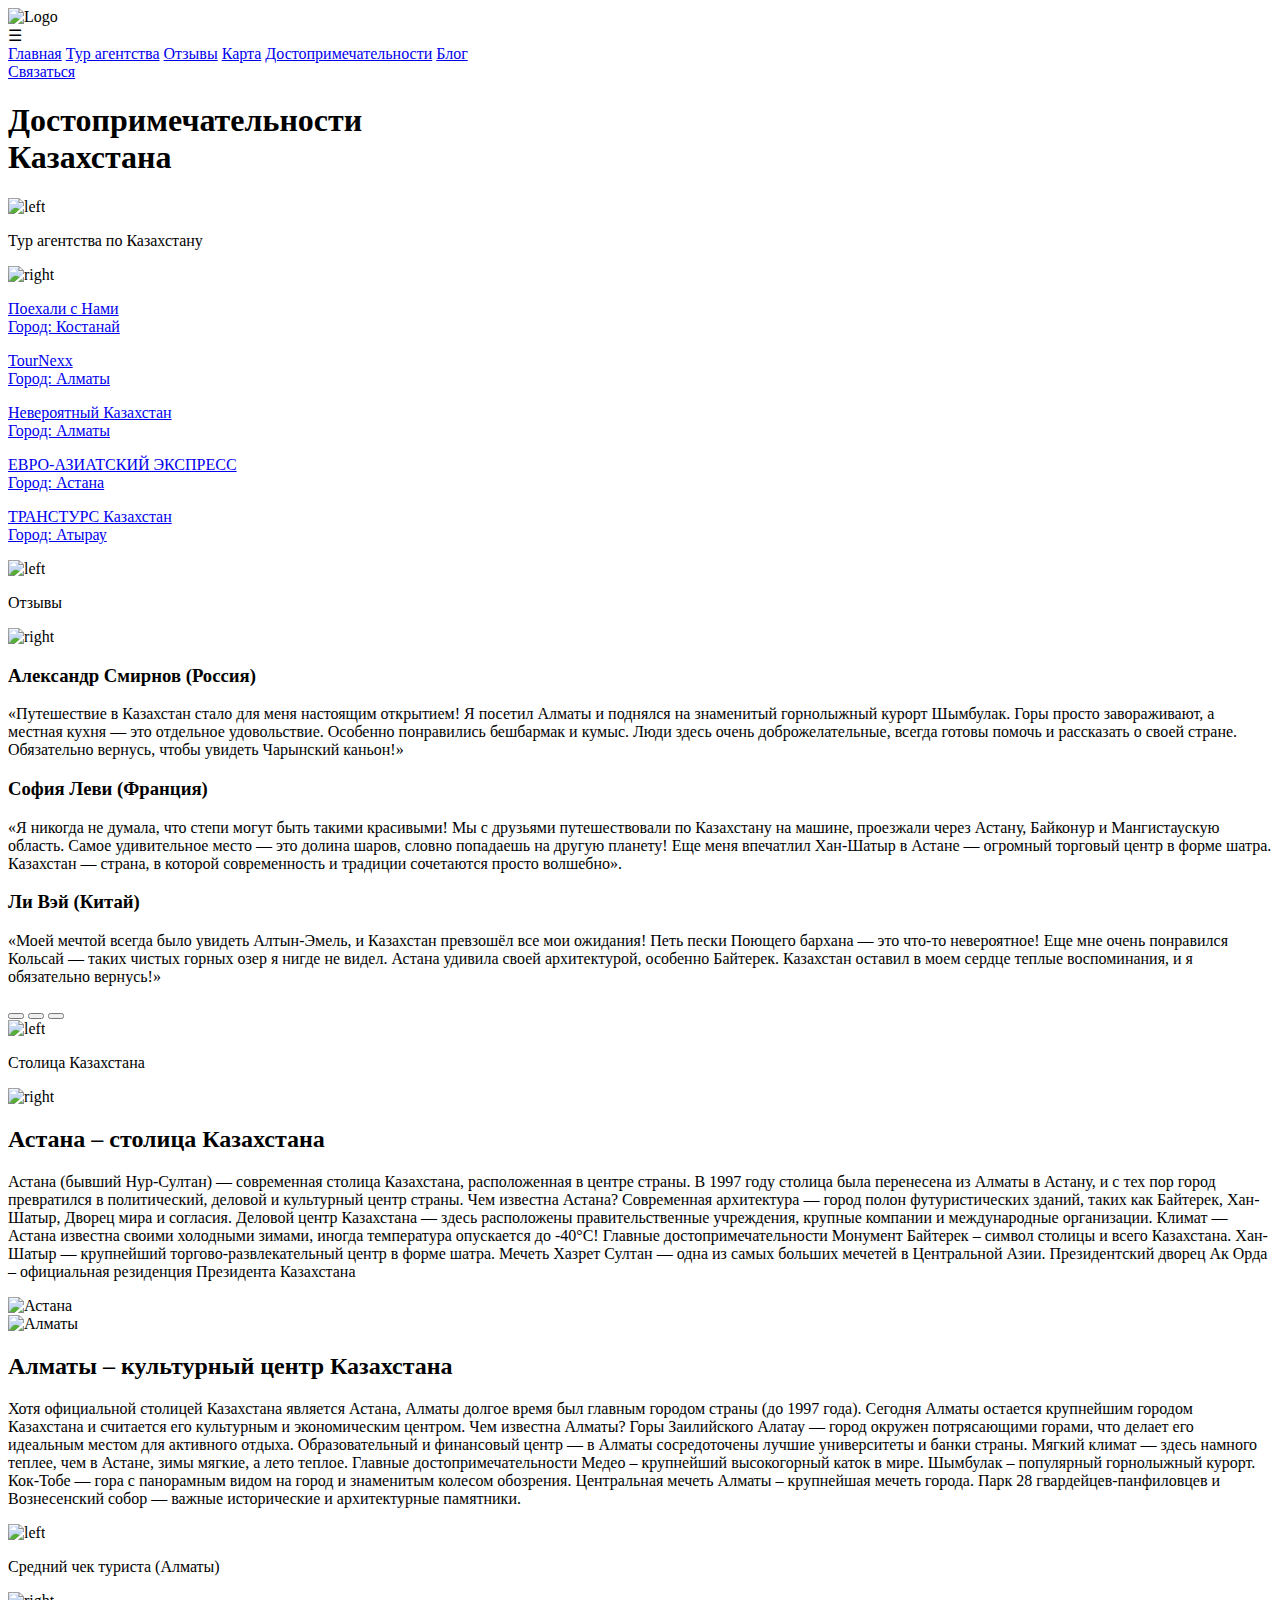
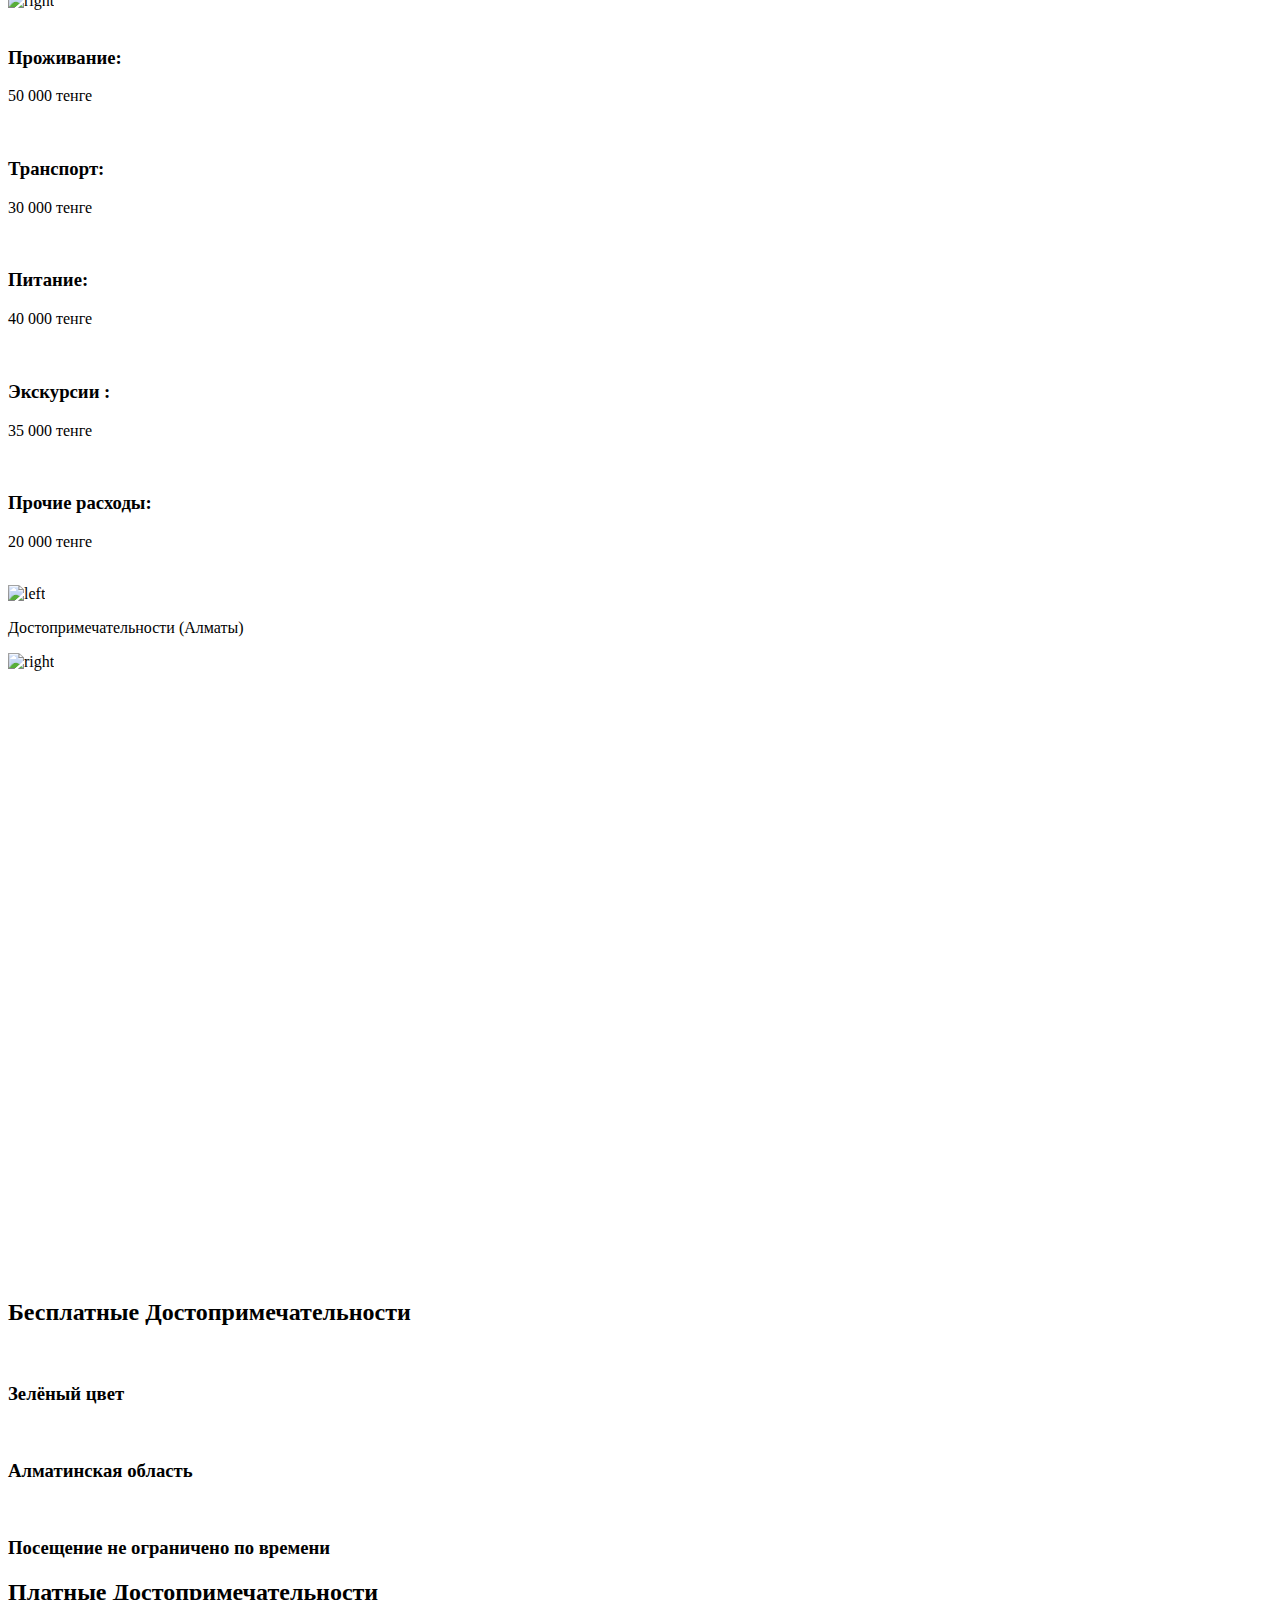
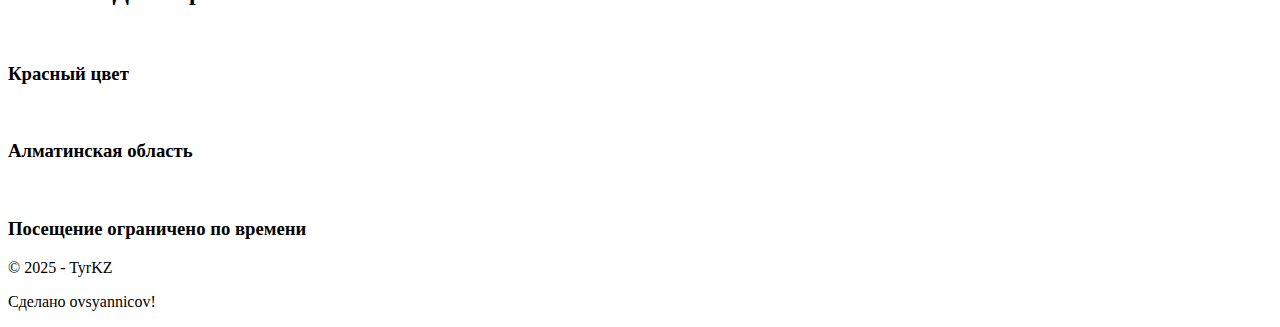
==== index.html @ 83dcfec8 "Add files via upload" ====
<!DOCTYPE html>
<html lang="en">
<head>
    <meta charset="UTF-8">
    <link rel="stylesheet" href="assets/style/style.css">
    <link rel="stylesheet" href="assets/fonts/fonts.css">
    <link rel="stylesheet" href="assets/fonts/fonts.min.css">
    <link rel="preconnect" href="https://fonts.googleapis.com">
    <link rel="preconnect" href="https://fonts.gstatic.com" crossorigin>
    <link href="https://fonts.googleapis.com/css2?family=El+Messiri:wght@400..700&display=swap" 
    rel="stylesheet">
    
    <meta name="viewport" content="width=device-width, initial-scale=1.0">

    <title>Тур</title>
</head>
<body>
    


<!-- Шапка лого меню -->
    <header>

        <div class="container">

            <div class="header-inner">
                
                <img src="assets/images/Logo.png" alt="Logo">
<!-- бургер -->
                <div class="burger">☰</div>
<!--  -->

                <nav>
                    <a href="index.html">Главная</a> 
                    <a href="#turagent">Тур агентства</a>
                    <a href="#otziv">Отзывы</a>
                    <a href="#map">Карта</a>
                    <a href="news.html">Достопримечательности</a>
                    
                    <a href="blog.html">Блог</a>
                </nav>

                <a class="button-header" href="
                https://www.instagram.com/the_born_self?igsh=aDd2eTd1c242Zzcx
                ">Связаться</a>

            </div>

        </div>

    </header>

<!-- инфо страницы  -->
    <main>

        <div class="container">

            <div class="main-inner">

                <div class="main-inner-first">

                    
                    
                </div>

                <h1>Достопримечательности   <br>Казахстана </h1>

            </div>

        </div>

    </main>

    <section class="seans" id="turagent">
        <div class="seans-title">
            <img src="assets/images/Rectangle 6.png" alt="left">
            <p>Тур агентства по Казахстану</p>
            <img src="assets/images/Rectangle 7.png" alt="right">
        </div>

        <!-- Блоу карточек -->
        <div class="seans-inner" >

            <div class="seans-left">

                <div class="seans-item left">

                    <div class="card1-1">
                    <a href="https://www.poehalisnami.kz/office/kostanajj">
                    <p>Поехали с Нами <br>
                        Город: Костанай
                    </p></a>
                </div>


                </div>

            </div>

            <div class="seans-right">
                <!--  -->
                <div>
                    <div class="seans-item1">
                       <a href="https://tournexx.kz/?utm_source=chatgpt.com"> <p>TourNexx <br>
                            Город: Алматы</p></a>
                    </div>
                    <div class="seans-item2">

                    <a href="https://tournexx.kz/?utm_source=chatgpt.com">
                        <p>Невероятный Казахстан <br>
                            Город: Алматы</p></a>



                    </div>
                </div>
                <!--  -->
                <div>
                    <div class="seans-item3">

                    <a href="https://egov.kz/cms/ru/articles/guarantee_system_participants">
                        <p>ЕВРО-АЗИАТСКИЙ ЭКСПРЕСС <br> Город: Астана</p></a>


                    </div>
                    <div class="seans-item4">

                <a href="https://egov.kz/cms/ru/articles/guarantee_system_participants">
                        <p>ТРАНСТУРС Казахстан <br>
                            Город: Атырау</p></a>


                    </div>

                </div>
                <!--  -->
            </div>


        </div>


</section>
<!--Отзыва -->

    <section class="comments" id="otziv">
    <div class="seans-title">
        <img src="assets/images/Rectangle 6.png" alt="left">
        <p>Отзывы</p>
        <img src="assets/images/Rectangle 7.png" alt="right">
    </div>

<div class="comments-liner">
    
    
    <div class="comments-item">
        <h3>Александр Смирнов (Россия)</h3>
        <p>«Путешествие в Казахстан стало для меня настоящим открытием! Я посетил Алматы и поднялся на знаменитый горнолыжный курорт Шымбулак. Горы просто завораживают, а местная кухня — это отдельное удовольствие. Особенно понравились бешбармак и кумыс. Люди здесь очень доброжелательные, всегда готовы помочь и рассказать о своей стране. Обязательно вернусь, чтобы увидеть Чарынский каньон!»</p>
    </div>

    <div class="comments-item">
        <h3>София Леви (Франция)</h3>
        <p>«Я никогда не думала, что степи могут быть такими красивыми! Мы с друзьями путешествовали по Казахстану на машине, проезжали через Астану, Байконур и Мангистаускую область. Самое удивительное место — это долина шаров, словно попадаешь на другую планету! Еще меня впечатлил Хан-Шатыр в Астане — огромный торговый центр в форме шатра. Казахстан — страна, в которой современность и традиции сочетаются просто волшебно».</p>
    </div>


    <div class="comments-item">
        <h3>Ли Вэй (Китай)</h3>
        <p>«Моей мечтой всегда было увидеть Алтын-Эмель, и Казахстан превзошёл все мои ожидания! Петь пески Поющего бархана — это что-то невероятное! Еще мне очень понравился Кольсай — таких чистых горных озер я нигде не видел. Астана удивила своей архитектурой, особенно Байтерек. Казахстан оставил в моем сердце теплые воспоминания, и я обязательно вернусь!»

        </p>
    </div>

   
</div>
<div class="comments-inner-bar">
    <button class="indicator active"></button>
    <button class="indicator"></button>
    <button class="indicator"></button>
</div>






    
</section>

<section class="about">
    <div class="container">
      <div class="seans-title">
        <img src="assets/images/Rectangle 6.png" alt="left">
        <p>Столица Казахстана</p>
        <img src="assets/images/Rectangle 7.png" alt="right">
      </div>
  
      <div class="abaut-block">
        <div class="block">
          <div class="text">
            <h2>Астана – столица Казахстана</h2>
            <p>Астана (бывший Нур-Султан) — современная столица Казахстана, расположенная в центре страны. В 1997 году столица была перенесена из Алматы в Астану, и с тех пор город превратился в политический, деловой и культурный центр страны.

                Чем известна Астана?
                Современная архитектура — город полон футуристических зданий, таких как Байтерек, Хан-Шатыр, Дворец мира и согласия.
                
                Деловой центр Казахстана — здесь расположены правительственные учреждения, крупные компании и международные организации.
                
                Климат — Астана известна своими холодными зимами, иногда температура опускается до -40°C!
                
                Главные достопримечательности
                Монумент Байтерек – символ столицы и всего Казахстана.
                
                Хан-Шатыр — крупнейший торгово-развлекательный центр в форме шатра.
                
                Мечеть Хазрет Султан — одна из самых больших мечетей в Центральной Азии.
                
                Президентский дворец Ак Орда – официальная резиденция Президента Казахстана</p>
          </div>
          <img src="assets/images/астана222.jpeg" alt="Астана">
        </div>
  
        <div class="block">
          <img src="assets/images/Almata.jpg" alt="Алматы">
          <div class="text">
            <h2>Алматы – культурный центр Казахстана</h2>
            <p>Хотя официальной столицей Казахстана является Астана, Алматы долгое время был главным городом страны (до 1997 года). Сегодня Алматы остается крупнейшим городом Казахстана и считается его культурным и экономическим центром.

                Чем известна Алматы?
                Горы Заилийского Алатау — город окружен потрясающими горами, что делает его идеальным местом для активного отдыха.
                
                Образовательный и финансовый центр — в Алматы сосредоточены лучшие университеты и банки страны.
                
                Мягкий климат — здесь намного теплее, чем в Астане, зимы мягкие, а лето теплое.
                
                Главные достопримечательности
                Медео – крупнейший высокогорный каток в мире.
                
                Шымбулак – популярный горнолыжный курорт.
                
                Кок-Тобе — гора с панорамным видом на город и знаменитым колесом обозрения.
                
                Центральная мечеть Алматы – крупнейшая мечеть города.
                
                Парк 28 гвардейцев-панфиловцев и Вознесенский собор — важные исторические и архитектурные памятники.
                </p>
          </div>
        </div>
      </div>
    </div>
  </section>
  

<section class="price">
<div class="container">
    <div class="seans-title">
        <img src="assets/images/Rectangle 6.png" alt="left">
        <p>Средний чек туриста (Алматы) </p>
        <img src="assets/images/Rectangle 7.png" alt="right">
    </div>


    
    <div class="price-content">
        <div class="price-content-items">
<!-- 1 -->
            <div class="price-content-item">
                    <div>
                        <img src="assets/images/Rectangle 6.png" alt="">
                        <h3>Проживание: </h3>
                    </div>
                    <p>50 000 тенге</p>
            </div>
<!-- 2 -->
            <div class="price-content-item">
                <div>
                    <img src="assets/images/Rectangle 6.png" alt="">
                    <h3>Транспорт: </h3>
                </div>
                <p>30 000 тенге</p>
        </div>
<!-- 3 -->
        <div class="price-content-item">
            <div>
                <img src="assets/images/Rectangle 6.png" alt="">
                <h3>Питание:  </h3>
            </div>
            <p>40 000 тенге</p>
    </div>
<!-- 4 -->
            <div class="price-content-item">
                <div>
                    <img src="assets/images/Rectangle 6.png" alt="">
                    <h3>Экскурсии :  </h3>
                </div>
                <p>35 000 тенге</p>
        </div>
<!-- 5 -->
        <div class="price-content-item">
            <div>
                <img src="assets/images/Rectangle 6.png" alt="">
                <h3>Прочие расходы: </h3>
            </div>
            <p> 20 000 тенге</p>
        </div>

        

    </div>

    




        <div class="price-content-image">
            <img src="assets/images/туристы.jpg" alt="">
            
        </div>

        </div>


</div>
</section>

<footer id="map">
    <div class="seans-title">
        <img src="assets/images/Rectangle 6.png" alt="left">
        <p>Достопримечательности (Алматы)</p>
        <img src="assets/images/Rectangle 7.png" alt="right">
    </div>

    <div class="container">
        <div class="footer-content">
            <div class="footer-map">
                <iframe src="https://yandex.ru/map-widget/v1/?um=constructor%3Aeeaf63cbb247886f6ebb05176d040ee8e50456ee54668d7ecbf93ba09b9a67e4&amp;source=constructor" width="856" height="604" frameborder="0"></iframe>
            </div>

            <div class="footer-blocks">
                <!-- Блок бесплатных достопримечательностей -->
                <div class="footer-block">
                    <h2>Бесплатные Достопримечательности</h2>
                    <div>
                        <img src="assets/images/metka.png" alt="">
                        <h3>Зелёный цвет</h3>
                    </div>
                    <div>
                        <img src="assets/images/met2.png" alt="">
                        <h3>Алматинская область</h3>
                    </div>
                    <div>
                        <img src="assets/images/met3.png" alt="">
                        <h3>Посещение не ограничено по времени</h3>
                    </div>
                </div>

                <!-- Блок платных достопримечательностей -->
                <div class="footer-block">
                    <h2>Платные Достопримечательности</h2>
                    <div>
                        <img src="assets/images/metka.png" alt="">
                        <h3>Красный цвет</h3>
                    </div>
                    <div>
                        <img src="assets/images/met2.png" alt="">
                        <h3>Алматинская область</h3>
                    </div>
                    <div>
                        <img src="assets/images/met3.png" alt="">
                        <h3>Посещение ограничено по времени</h3>
                    </div>
                </div>
            </div>
        </div>

        <div class="footer-buttom">
            <p>© 2025 - TyrKZ</p>
            <p>Сделано ovsyannicov!</p>
        </div>
    </div>
</footer>


<script src="assets/script.js"></script>
</body>
</html>
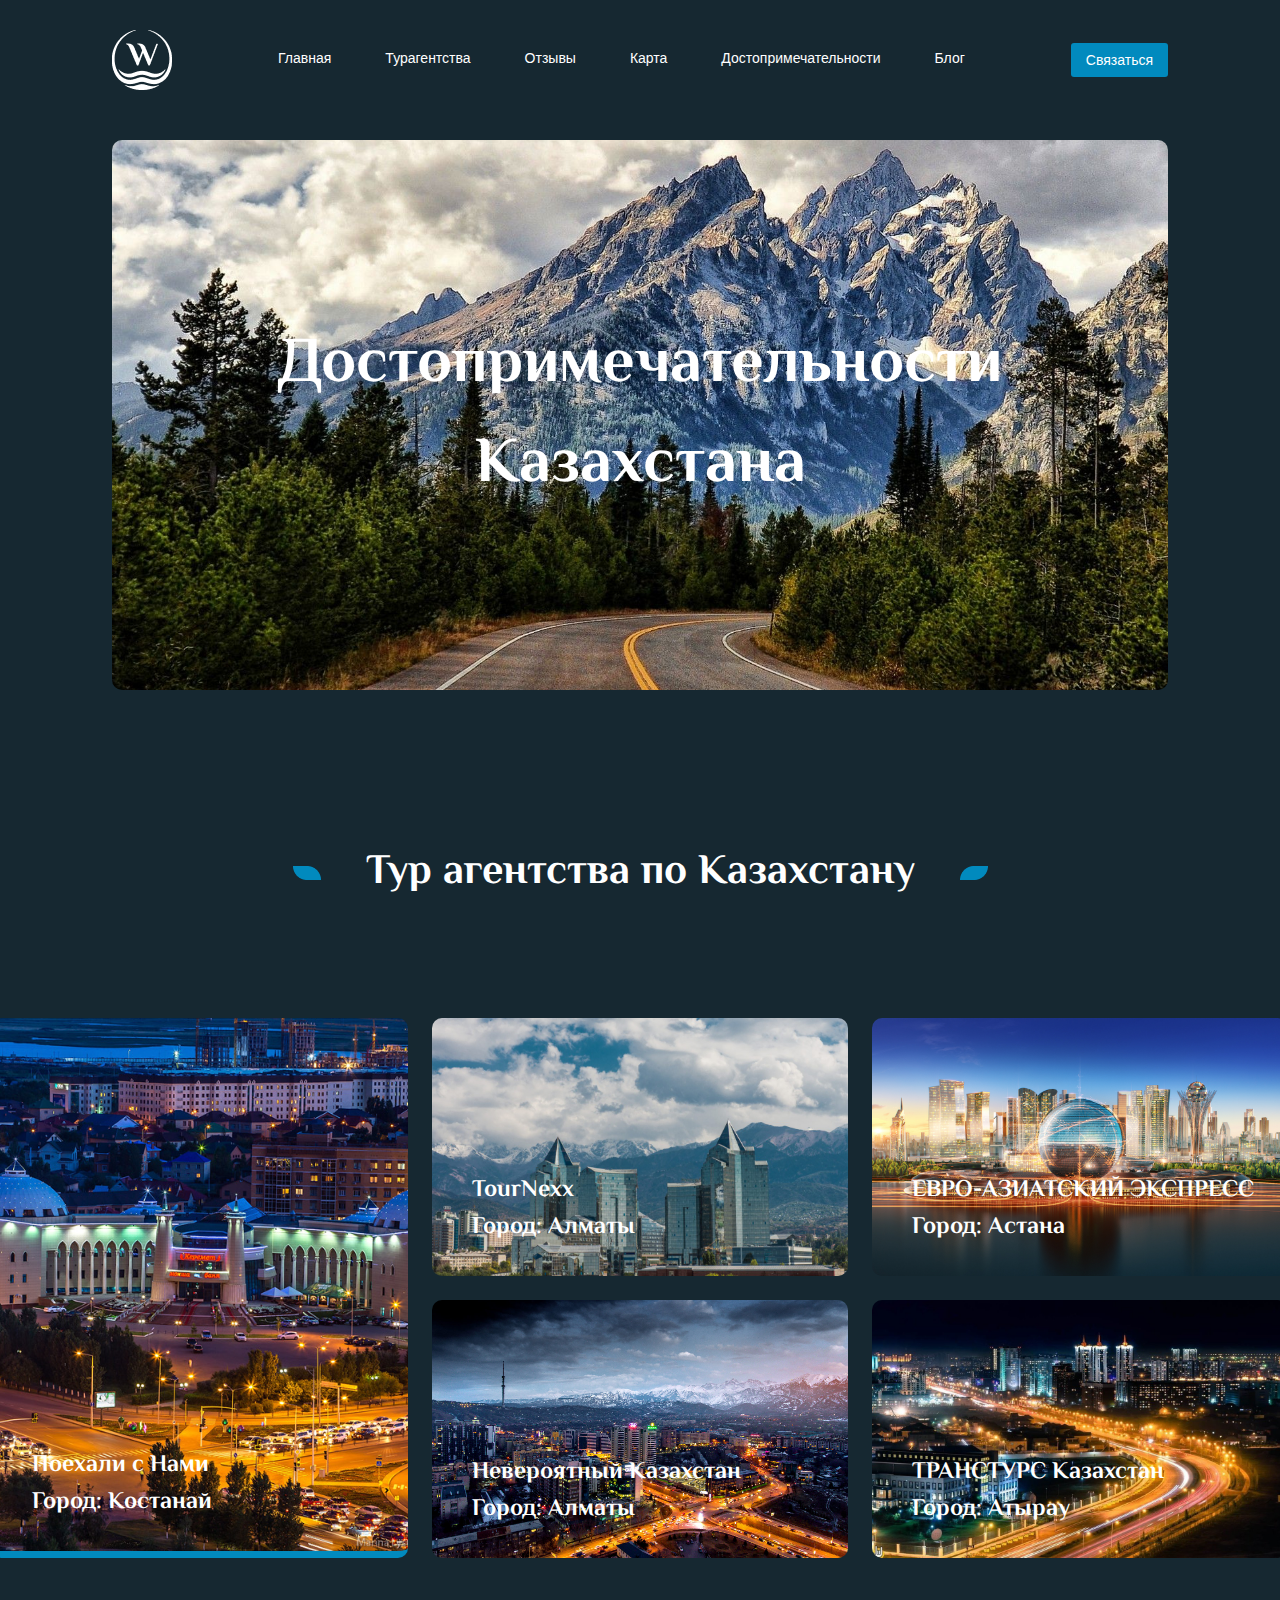
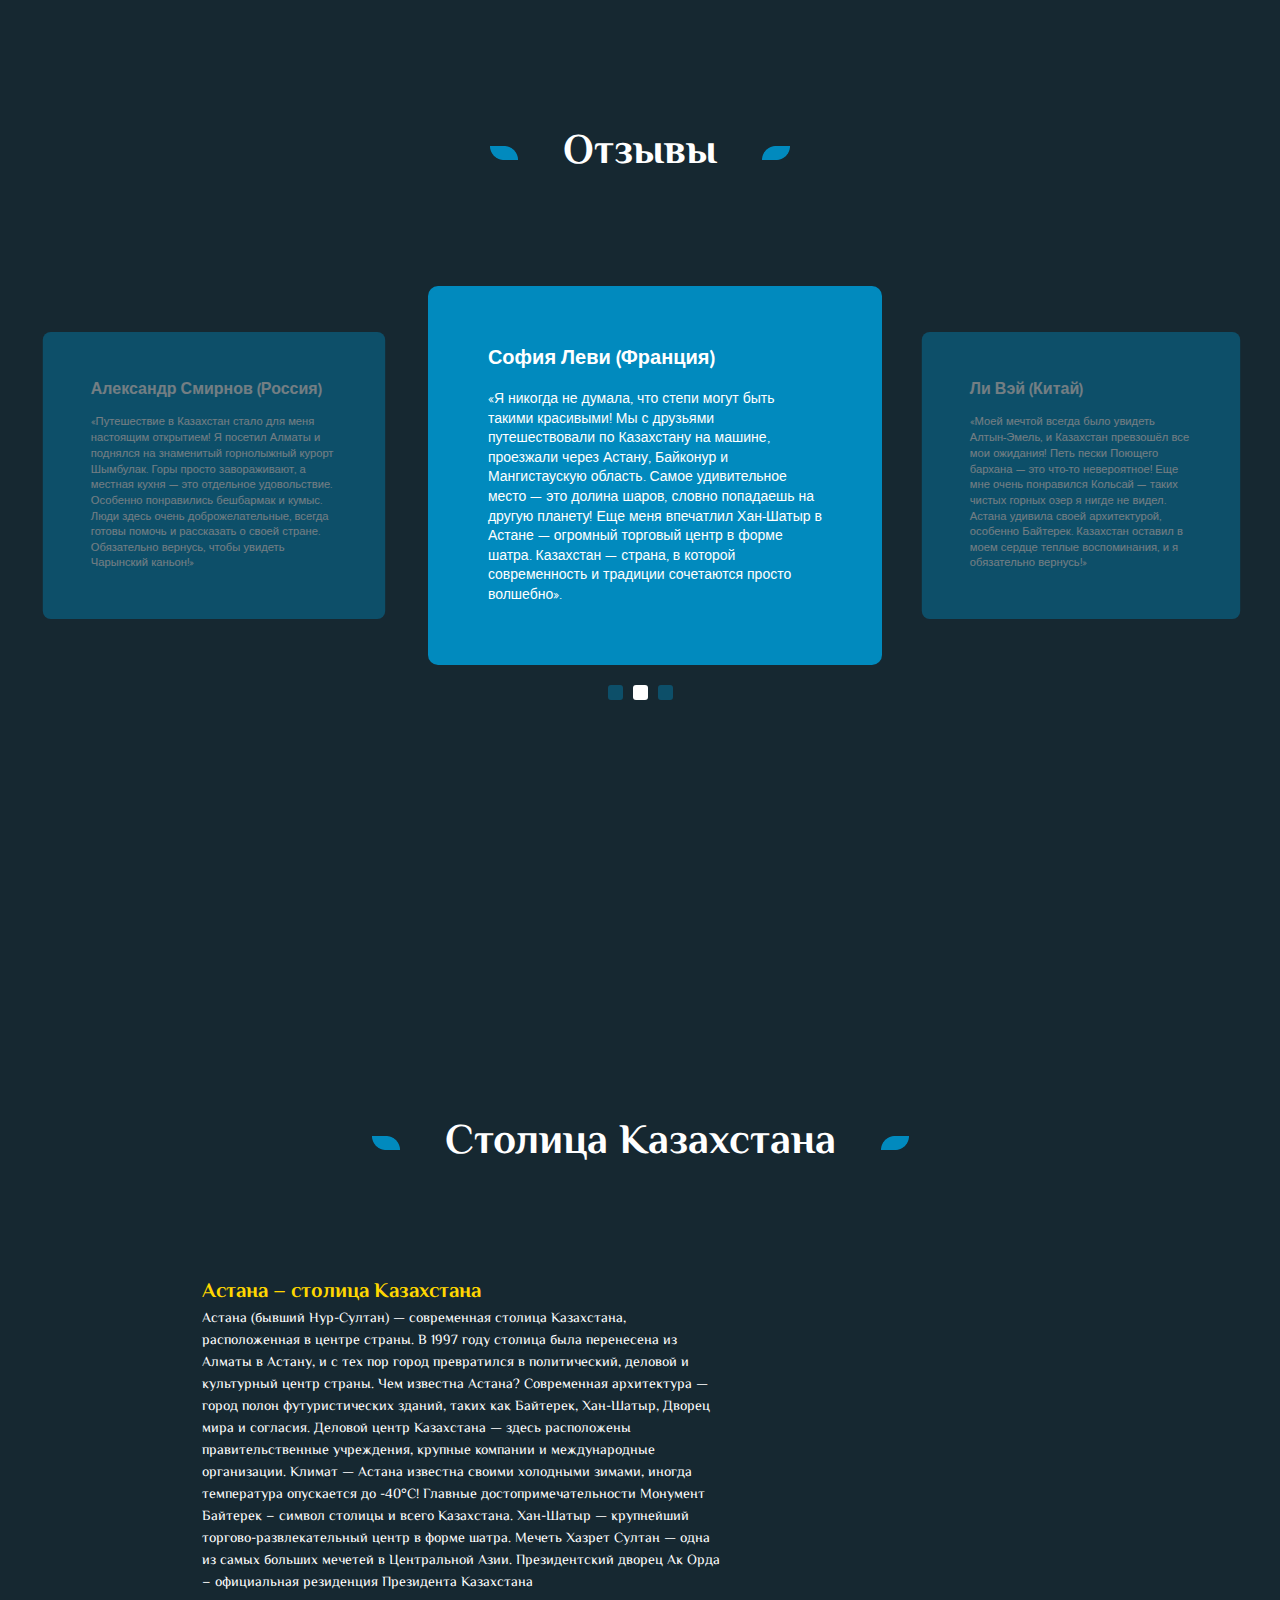
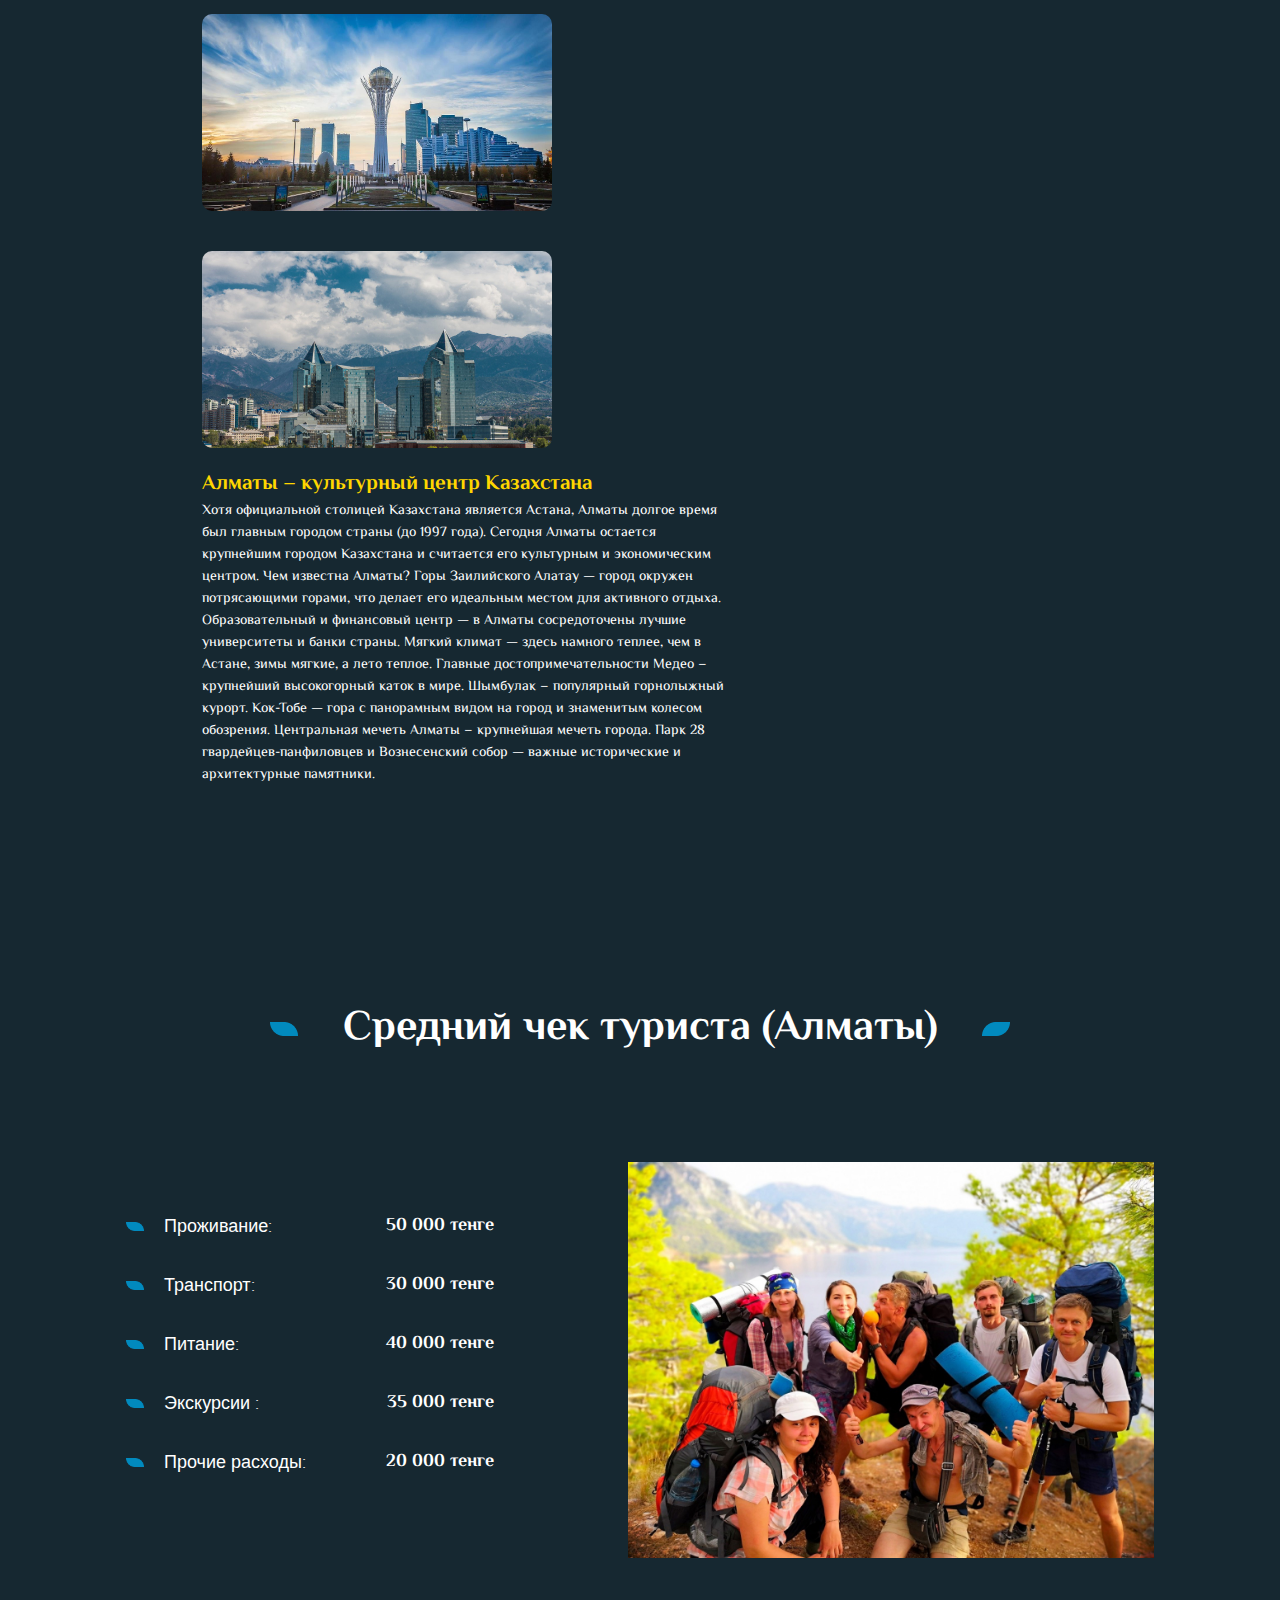
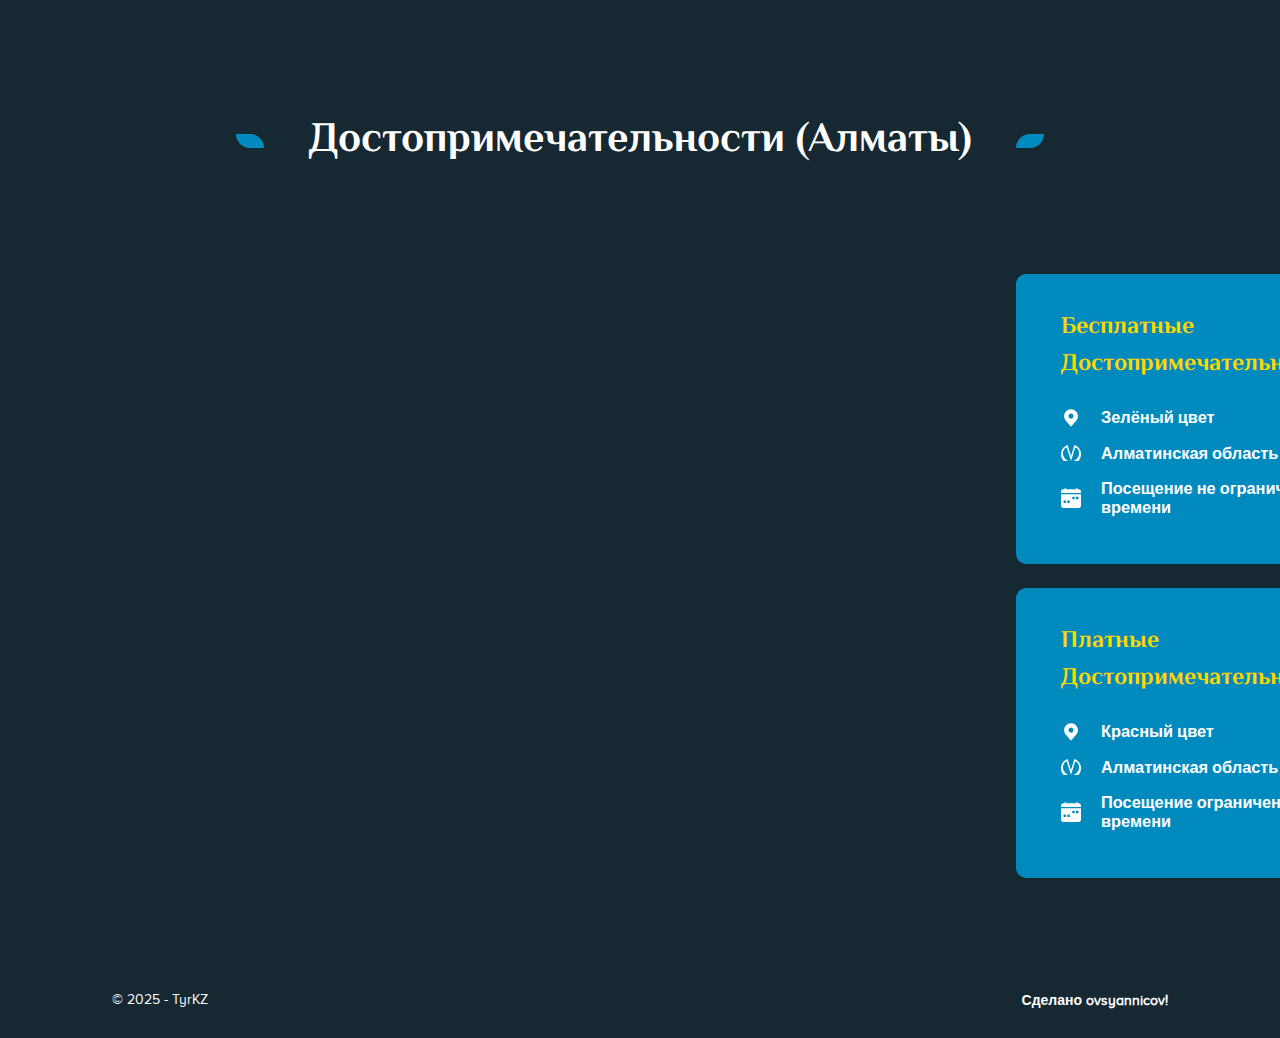
==== commit 963b56fa: "Update index.html" ====
--- a/index.html
+++ b/index.html
@@ -32,7 +32,7 @@
 
                 <nav>
                     <a href="index.html">Главная</a> 
-                    <a href="#turagent">Тур агентства</a>
+                    <a href="#turagent">Турагентства</a>
                     <a href="#otziv">Отзывы</a>
                     <a href="#map">Карта</a>
                     <a href="news.html">Достопримечательности</a>
--- a/assets/style/style.css
+++ b/assets/style/style.css
@@ -0,0 +1,1246 @@
+body {
+    font-family: 'Proxima Nova',  sans-serif;
+    font-family: "El Messiri", sans-serif;
+    background-color: #162831;
+    font-size: 14px;
+    font-weight: 300;
+}
+
+html {
+    scroll-behavior: smooth;
+}
+
+* {
+    margin: 0;
+    padding: 0;
+    box-sizing: border-box;
+    /* Точно соответствует width и height */
+}
+
+.container{
+    margin: 0 112px;
+    /*0=сверху и снизу 
+    312=с лева и права*/
+
+}
+
+/* Header */
+
+header {
+    margin: 30px 0px 50px 0px;
+    /*30=сверху 0=справа 50 снизу 0 слева */
+    
+}
+
+.header-inner {
+    display: flex;
+    /* В строку расположение */
+    align-items: center;
+    /* Выравнивание по центру в строке */
+    justify-content: space-between;
+    /* выравниваем блоки на всю доступную шерину 
+    по центру с одинаковыми отступами 
+    между элементами равное растояние*/
+
+}
+/* тег нав обращение к тегу а */
+nav a {
+    color: #fff;
+    margin-right: 50px;
+    /* отступ от Главной до Сеансы по 50 и так далее  */
+    text-decoration: none;
+    font-family: 'Proxima Nova', sans-serif;
+
+    transition: color .3s ease;
+    /* Плавное изменение цвета */
+
+}
+/* убираем отступс права последней кнопки в меню "Блок"  */
+nav a:last-of-type {
+    margin-right: 0;
+}
+
+/* Замента цвета при наведени на сылки меню */
+nav a:hover {
+    color: #273ac4;
+}
+
+
+/* кнопка */
+.button-header {
+    background-color: #018ABE;
+    padding: 9px 15px 9px 15px;
+    text-decoration: none;
+    color: #fff;
+    border-radius: 3px;
+    font-family: 'Proxima Nova', sans-serif;
+
+    transition: all .2s ease;
+     /* Плавное изменение цвета */
+}
+
+/* Замента цвета при наведени на кнопку*/
+.button-header:hover {
+    background-color: #ffffff;
+    /* Изменение цвета кнопки */
+    color: #018ABE;
+    /* текст */
+}
+
+
+
+/* бургер*/
+.burger {
+    display: none;
+    font-size: 30px;
+    cursor: pointer;
+    color: white;
+}
+/* бургер */
+/* main */
+
+.main-inner {
+    background-image: url(../images/fon.jpg);
+    background-repeat: no-repeat;
+    background-position: center;
+    background-size: cover;
+    height: 550px;
+    border-radius: 10px;
+    margin-bottom: 150px;
+
+    text-align: center;
+    /* выровнили текст по центру этого блока
+     .main-inner-first  */
+}
+
+.main-inner-first {
+    padding-top: 136px;
+    display: flex;
+    justify-content: center;
+    align-items: center;
+    /* выровнили все элементы по центру  */
+    margin-bottom: 40px;
+    
+}
+
+.main-inner-first p {
+    font-size: 24px;
+    font-weight: bold;
+    color: #fff;
+    margin-right: 66px;
+    margin-left: 66px;
+}
+
+.main-inner-first img {
+    width: 28px;
+    height: 14px;
+}
+
+.main-inner h1 {
+    font-size: 64px;
+    font-weight: bold;
+    color: #ffffff;
+}
+
+/* ceans */
+
+.seans {
+    padding-bottom: 150px;
+
+}
+
+.seans-title {
+    display: flex;
+    justify-content: center;
+    align-items: center;
+    margin-bottom: 100px;
+    
+    
+}
+
+.seans-title p {
+    font-size: 42px;
+    color: #fff;
+    font-weight: 800;
+    margin-right: 45px;
+    margin-left: 45px;
+}
+
+.seans-inner {
+    display: flex;
+    justify-content: center;
+    align-items: center;
+}
+
+.seans-item {
+    background-image: url(../images/коста.jpg);
+    width: 416px;
+    height: 258px;
+    background-position: center;
+    background-size: cover;
+    background-repeat: no-repeat;
+    border-radius: 10px;
+    margin: 12px;
+
+    position: relative;
+
+}
+
+.seans-item1 {
+    background-image: url(../images/Almata.jpg);
+    width: 416px;
+    height: 258px;
+    background-position: center;
+    background-size: cover;
+    background-repeat: no-repeat;
+    border-radius: 10px;
+    margin: 12px;
+
+    position: relative;
+
+}
+
+.seans-item2 {
+    background-image: url(../images/Almata2.jpg);
+    width: 416px;
+    height: 258px;
+    background-position: center;
+    background-size: cover;
+    background-repeat: no-repeat;
+    border-radius: 10px;
+    margin: 12px;
+
+    position: relative;
+
+}
+
+.seans-item3 {
+    background-image: url(../images/Алмата3.jpg);
+    width: 416px;
+    height: 258px;
+    background-position: center;
+    background-size: cover;
+    background-repeat: no-repeat;
+    border-radius: 10px;
+    margin: 12px;
+
+    position: relative;
+
+}
+
+
+.seans-item4 {
+    background-image: url(../images/атырау.jpg);
+    width: 416px;
+    height: 258px;
+    background-position: center;
+    background-size: cover;
+    background-repeat: no-repeat;
+    border-radius: 10px;
+    margin: 12px;
+
+    position: relative;
+
+}
+
+
+
+.card1-1 p:hover {
+    color: #018ABE;
+}
+
+
+
+
+
+/* ображщение к класу Р заголовки */
+.seans-item p {
+    position: absolute;
+    color: #fff;
+    font-size: 24px;
+    font-weight: 800;
+    left: 40px;
+    bottom: 30px;
+}
+
+
+
+
+
+.seans-item1 p, .seans-item2 p, .seans-item3 p, .seans-item4 p  {
+    position: absolute;
+    color: #fff;
+    font-size: 24px;
+    font-weight: bold;
+    left: 40px;
+    bottom: 30px;
+
+}
+
+.seans-item1 p:hover, .seans-item2 p:hover, .seans-item3 p:hover,.seans-item4 p:hover {
+    color: #018ABE;
+}
+
+
+
+
+
+
+
+/* обращение к класу Р левой стороны блока */
+.seans-item .left p {
+    position: absolute;
+    color: #fff;
+    font-size: 24px;
+    font-weight: 800;
+    left: 50px;
+    bottom: 50px;
+
+
+}
+
+/* Левый блок самая большая карточка */
+.left {
+    height: 540px;
+    border-bottom: #018ABE 7px solid;
+}
+
+/* левые карточки */
+.seans-right {
+    display: flex;
+}
+
+
+.seans-right div {
+    display: flex;
+    flex-direction: column;
+}
+
+/* Comments */
+
+
+.comments {
+    padding-bottom: 350px;
+    /* Отступ всего страницы снизу  */
+}
+
+
+
+.comments-liner {
+    display: flex;
+    justify-content: space-around;
+    align-items: center;
+
+}
+
+
+.comments-item {
+   background-color: #018ABE;
+   color: #fff;
+   padding: 60px;
+   /* Внешние отступы от текста  */
+   border-radius: 10px;
+   font-family: 'Proxima Nova',  sans-serif;
+}
+
+.comments-item h3 {
+    font-size: 20px;
+    font-weight: bold;
+    margin-bottom: 20px;
+}
+
+.comments-item p {
+    font-size: 14px;
+    font-weight: 100px;
+    line-height: 140%;
+}
+
+.comments-item:nth-child(1),
+.comments-item:nth-child(3) {
+    transform: scale(0.8);
+
+
+} 
+
+.comments-item:nth-child(1),
+.comments-item:nth-child(3) {
+    opacity: 0.4;
+
+} 
+
+.comments-inner-bar {
+    display: flex;
+    justify-content: center;
+    margin-top: 60px;
+}
+
+.comments-inner-bar img {
+    margin-right: 20px;
+}
+
+.comments-inner-bar img:nth-of-type(2),
+.comments-inner-bar img:nth-of-type(3),
+.comments-inner-bar img:nth-of-type(4) {
+    opacity: 0.4;
+}
+
+.comments-inner-bar {
+    display: flex;
+    justify-content: center;
+    margin-top: 20px;
+}
+
+.indicator {
+    width: 15px;
+    height: 15px;
+    background-color: #018ABE;
+    border: none;
+    margin: 0 5px;
+    cursor: pointer;
+    border-radius: 3px;
+    transition: 0.3s;
+    opacity: 0.4;
+}
+
+.indicator.active {
+    opacity: 1;
+    background-color: #ffffff;
+}
+
+
+.about {
+    padding: 60px 90px;
+    background-color: #162831; /* или любой другой фон */
+  }
+  
+  .text {
+    color: #fff;
+    max-width: 600px;
+  }
+  
+  .abaut-block {
+    display: flex;
+    flex-direction: column;
+    gap: 40px;
+  }
+  
+  .block {
+    display: flex;
+    flex-direction: row;
+    align-items: center;
+    gap: 20px;
+    flex-wrap: wrap;
+  }
+  
+  .block img {
+    width: 40%;
+    min-width: 280px;
+    height: auto;
+    border-radius: 10px;
+  }
+  
+  .block .text {
+    width: 60%;
+    min-width: 280px;
+  }
+  
+  h2 {
+    color: #FFD700;
+  }
+/* Price */
+
+
+.price {
+    padding-bottom: 150px;
+}
+
+.price .seans-title {
+    margin-top: 150px;
+}
+
+.price-content {
+    display: flex;
+    justify-content: center;
+    align-items: center;
+}
+
+.price-content-items {
+    margin-right: 134px;
+}
+
+.price-content-item {
+    display: flex;
+    align-items: center;
+    justify-content: space-between;
+    margin-bottom: 31px;
+}
+
+.price-content-item div {
+    display: flex;
+    align-items: center;
+}
+
+
+.price-content-item div img {
+    width: 18px;
+    height: 9px;
+    margin-right: 20px;
+}
+
+.price-content-item div h3 {
+    font-family: 'Proxima Nova',  sans-serif;
+    font-size: 18px;
+    color: #fff;
+    font-weight: 300;
+}
+
+.price-content-item p {
+    color: #fff;
+    margin-left: 80px;
+    font-family: "El Messiri", sans-serif;
+    font-size: 18px;
+    font-weight: bold;
+}
+
+.price-content-image {
+    width: 526px;
+    height: 396px;
+}
+
+.price-content-image img {
+    display: block;   /* Убирает отступы */
+    width: 100%;       /* Растягивает по ширине */
+    height: 100%;      /* Растягивает по высоте */
+    object-fit: cover; /
+}
+
+
+
+.price-content-image p {
+    color: #fff;
+    display: flex;
+    justify-content: center;
+    font-size: 21px;
+    font-family: "El Messiri", sans-serif;
+    font-weight: 700;
+    line-height: 140%;
+    margin-top: 30px;
+
+}
+
+
+/* footer */
+
+footer {
+    padding-bottom: 30px;
+}
+
+.footer-content {
+    display: flex;
+    margin-bottom: 90px;
+
+}
+
+
+.footer-map iframe{
+    border-radius: 10px;
+    margin-right: 48px;
+}
+.footer-blocks {
+    display: flex;
+    flex-direction: column;
+}
+
+
+.footer-block {
+    background-color: #018ABE;
+    padding: 35px 45px;
+    border-radius: 10px;
+    margin-bottom: 24px;
+    color: #fff;
+
+    width: 392px;
+    height: 290px;
+}
+
+.footer-block h2 {
+    font-size: 24px;
+    font-weight: bold;
+    margin-bottom: 25px;
+}
+
+.footer-block div {
+    display: flex;
+    align-items: center;
+    margin-bottom: 16px;
+    font-family: 'Proxima Nova',  sans-serif;
+    
+
+}
+
+
+
+
+.footer-block div img {
+    margin-right: 20px;
+}
+
+
+.footer-block div:last-of-type {
+    margin-bottom: 30px;
+}
+
+
+.footer-button {
+    padding: 9px 15px;
+    background-color: #fff;
+    border-radius: 3px;
+    color: #018ABE;
+    text-decoration: none;
+    font-family: 'Proxima Nova',  sans-serif;
+    font-size: 13px;
+    
+}
+
+
+.footer-button:hover {
+    background-color: #018ABE;
+    color: #fff;
+     
+}
+
+.footer-buttom {
+    display: flex;
+    justify-content: space-between;
+    font-size: 14px;
+    color: #fff;
+    font-family: 'Proxima Nova',  sans-serif;
+}
+
+
+.footer-buttom p:last-of-type {
+    font-weight: bold;
+}
+
+/* news */
+
+
+.news-content {
+    display: flex;
+    flex-wrap: wrap;
+    justify-content: space-between;
+    margin-bottom: 120px;
+}
+
+.news-item {
+    text-decoration: none;
+    background-image: url(../images/foto-card.png);
+    background-size: cover;
+    border-radius: 10px;
+    padding: 30px 35px;
+    text-align: left;
+
+    width: 31%;
+    height: 258px;
+    margin: 12px;
+    transition: transform .3s ease;
+}
+
+.news-item:hover {
+    transform: scale(1.05);
+}
+
+
+
+.news-date {
+    color: #fff;
+    padding: 6px 12px;
+    background-color: #018ABE;
+    display: inline-block;
+    font-size: 14px;
+    font-weight: bold;
+    font-family: 'Proxima Nova',  sans-serif;
+    border-radius: 5px;
+    margin-bottom: 139px;
+}
+
+.news-item h2 {
+    font-family: "El Messiri", sans-serif;
+    font-size: 21px;
+    font-weight: bold;
+    color: #fff;
+}
+
+
+.footer-polosa {
+    background-color: #fff;
+    display: flex;
+    justify-content: center;
+    align-items: center;
+
+    width: auto;
+    height: 1px;
+    margin-bottom: 30px;
+}
+
+
+header .footer-polosa {
+    margin-top: 50px;
+    margin-bottom: 60px;
+
+}
+
+
+
+/* newsFormat */
+
+
+
+.newsFormat-inner {
+    display: flex;
+    justify-content: space-around;
+    align-items: center;
+
+    margin-bottom: 161px;
+}
+
+.newsFormat-inner div h2 {
+    font-size: 24px;
+    font-weight: 700;
+    font-family: "El Messiri", sans-serif;
+    color: #fff;
+    margin-bottom: 30px;
+}
+
+
+.newsFormat-inner div {
+    margin-right: 134px;
+} 
+
+
+.newsFormat-inner div p {
+    font-size: 16px;
+    font-weight: 100;
+    font-family: 'Proxima Nova',  sans-serif;
+    color: #c7c7c7;
+    line-height: 140%;
+    width: 535px;
+}
+
+.newsFormat .news-date {
+    margin-bottom: 45px;
+}
+
+
+.news-form-img {
+    height: 394px;
+    width: 636px;
+    position: relative;
+}
+
+.news-form-img img {
+    position: absolute;
+    width: 125%;
+}
+
+/* blog */
+
+.blog-inner {
+    margin-bottom: 120px;
+}
+
+.blog-item {
+    display: flex;
+    padding: 50px 60px;
+    border: 2px #018ABE solid;
+    border-radius: 20px;
+    margin-bottom: 45px;
+
+
+}
+
+.blog-item .news-date {
+    margin-bottom: 30px;
+    
+}
+
+
+
+.blog-item img {
+    margin-right: 50px;
+    width: 50%;
+    height: 450px;
+    border-radius: 10px;
+}
+
+.blog-item div h2 {
+    font-size: 24px;
+    font-family: "El Messiri", sans-serif;
+    color: #fff;
+    
+}
+
+.blog-item div p {
+    color: #fff;
+    font-size: 16px;
+    font-weight: lighter;
+    margin-top: 20px;
+    margin-bottom: 40px;
+}
+
+.blog-button {
+    background-color: #018ABE;
+    color: #fff;
+    padding: 10px 20px;
+    font-family: 'Proxima Nova',  sans-serif;
+    border-radius: 5px;
+    text-decoration: none;
+    transition: all .3s ease;
+}
+
+.blog-button:hover {
+    color: #018ABE;
+    background-color: #fff;
+}
+
+/* Основной стиль уже есть, ниже только адаптив + бургер-меню */
+
+@media (max-width: 768px) {
+    .header-inner {
+        flex-wrap: wrap;
+        justify-content: space-between;
+    }
+
+    nav {
+        display: none;
+        flex-direction: column;
+        width: 100%;
+        background-color: #018ABE;
+        margin-top: 15px;
+        border-radius: 5px;
+        padding: 10px 0;
+    }
+
+    nav a {
+        margin: 10px 0;
+        text-align: center;
+    }
+
+    .burger {
+        display: block;
+    }
+
+    .button-header {
+        margin-top: 10px;
+        width: 100%;
+        text-align: center;
+        
+    }
+
+    nav.active {
+        display: flex;
+    }
+
+    .main-inner {
+        height: auto;
+        padding: 40px 20px;
+        margin-bottom: 80px;
+    }
+    
+    .main-inner-first {
+        flex-direction: column;
+        padding-top: 40px;
+        margin-bottom: 20px;
+    }
+    
+    .main-inner-first img {
+        width: 24px;
+        height: 12px;
+        margin: 10px 0;
+    }
+    
+    .main-inner-first p {
+        font-size: 18px;
+        margin: 20px 0;
+    }
+    
+    .main-inner h1 {
+        font-size: 32px;
+        line-height: 1.2;
+    }
+
+
+}
+
+
+
+@media (max-width: 768px) {
+    .seans {
+        padding-bottom: 80px;
+    }
+
+    
+
+    .seans-title p {
+        font-size: 28px;
+        margin: 20px 0;
+        text-align: center;
+    }
+
+    .seans-inner {
+        flex-direction: column;
+        align-items: center;
+    }
+
+    .seans-left,
+    .seans-right,
+    .seans-right div {
+        flex-direction: column;
+        align-items: center;
+    }
+
+    
+}
+
+@media (max-width: 768px) {
+    .comments-liner {
+        flex-direction: column;
+        align-items: center;
+        gap: 20px;
+    }
+
+    .comments-item {
+        width: 90%;
+        padding: 20px;
+        font-size: 16px;
+        transform: none !important;
+        opacity: 1 !important;
+    }
+
+    .comments-item h3 {
+        font-size: 18px;
+        margin-bottom: 10px;
+    }
+
+    .comments-item p {
+        font-size: 14px;
+        line-height: 1.5;
+    }
+
+    .comments-inner-bar {
+        margin-top: 30px;
+    }
+}
+
+
+/* Адаптивность */
+@media (max-width: 768px) {
+    
+/*  */
+.block {
+    flex-direction: column; /* Столбцом на мобильных */
+    align-items: center;
+    text-align: center;
+}
+
+.block img {
+    order: 2; /* Изображение уйдет вниз */
+    width: 100%; /* Сделаем шире на мобилках */
+}
+
+.block .text {
+    order: 1; /* Текст остается сверху */
+    width: 100%;
+}
+    /*  */
+    
+
+  }
+
+  /* ----------------- Адаптив ------------------- */
+@media (max-width: 768px) {
+    .price-content {
+        flex-direction: column;
+        align-items: center;
+        
+    }
+
+    .price-content-items {
+        margin-left: 100px;
+    }
+
+    .price-content-item {
+        
+        align-items: center;
+    }
+
+    .price-content-item p {
+        margin-left: 30px;
+        
+    }
+
+    .price .seans-title {
+        margin-top: 80px;
+        text-align: center;
+        
+        gap: 10px;
+    }
+
+    .price-content-image {
+        max-width: 100%;
+        height: auto;
+    }
+}
+
+
+@media (max-width: 1024px) {
+    .footer-content {
+        flex-direction: column;
+        align-items: center;
+    }
+
+    .footer-map iframe {
+        width: 100%;
+        height: 400px;
+        margin-right: 0;
+        margin-bottom: 30px;
+    }
+
+    .footer-blocks {
+        flex-direction: row;
+        flex-wrap: wrap;
+        justify-content: center;
+        gap: 20px;
+    }
+
+    .footer-block {
+        width: 45%;
+        height: auto;
+    }
+}
+
+@media (max-width: 768px) {
+    .footer-block {
+        width: 100%;
+    }
+
+    .footer-block h2 {
+        font-size: 20px;
+    }
+
+    .footer-block div h3 {
+        font-size: 14px;
+    }
+
+    .footer-map iframe {
+        height: 300px;
+        width: 530px;
+        
+    }
+
+    .footer-button {
+        font-size: 12px;
+        padding: 8px 12px;
+    }
+
+    .footer-buttom {
+        flex-direction: column;
+        align-items: center;
+        text-align: center;
+        gap: 10px;
+    }
+}
+
+@media (max-width: 480px) {
+    .seans-title {
+        flex-direction: column;
+        align-items: center;
+    }
+
+    .seans-title img {
+        width: 100px;
+        height: auto;
+    }
+
+    .seans-title p {
+        font-size: 16px;
+    }
+
+    .footer-map iframe {
+        height: 300px;
+        
+    }
+
+    .footer-block {
+        padding: 20px;
+    }
+
+    .footer-block h2 {
+        font-size: 18px;
+    }
+
+    .footer-block div h3 {
+        font-size: 13px;
+    }
+}
+
+
+/* достопремечательности адаптив  */
+@media (max-width: 1024px) {
+    .news-content {
+        justify-content: center;
+    }
+
+    .news-item {
+        width: 48%; /* Две карточки в ряд */
+        height: 220px;
+    }
+}
+
+@media (max-width: 768px) {
+    .news-item {
+        width: 100%; /* Одна карточка на всю ширину */
+        height: 200px;
+        padding: 20px;
+    }
+
+    .news-date {
+        font-size: 12px;
+        margin-bottom: 50px;
+    }
+
+    .news-item h2 {
+        font-size: 18px;
+    }
+}
+
+@media (max-width: 1024px) {
+    .blog-item {
+        flex-direction: column;
+        align-items: center;
+        padding: 40px;
+    }
+
+    .blog-item img {
+        width: 100%;
+        height: auto;
+        margin-right: 0;
+        margin-bottom: 20px;
+    }
+
+    .blog-item-text {
+        text-align: center;
+    }
+
+    .blog-button {
+        display: inline-block;
+        text-align: center;
+    }
+}
+
+@media (max-width: 768px) {
+    .blog-item {
+        padding: 30px;
+    }
+
+    .blog-item div h2 {
+        font-size: 20px;
+    }
+
+    .blog-item div p {
+        font-size: 14px;
+    }
+
+    .blog-button {
+        width: 100%;
+        padding: 12px;
+        font-size: 16px;
+    }
+}
+
+@media (max-width: 480px) {
+    .blog-item {
+        padding: 20px;
+    }
+
+    .blog-item div h2 {
+        font-size: 18px;
+    }
+
+    .blog-item div p {
+        font-size: 13px;
+    }
+
+    .blog-button {
+        padding: 10px;
+        font-size: 14px;
+    }
+}
+
+/* косяк */
+
+
+
+@media (max-width: 425px) {
+    .container {
+        margin: 0 20px;
+    }
+
+
+    .seans-inner {
+        flex-direction: column;
+
+    }
+
+
+
+    .seans-item {
+        width: 370px;
+        height: 300px;
+    }
+
+    .seans-item1 ,.seans-item2,.seans-item3,.seans-item4{
+        width: 370px;
+    }
+
+
+
+    .seans-title img{
+        display: none;
+        margin-top: 300px;
+    }
+
+    .main-inner h1 {
+        font-size: 25px;
+    }
+
+    .abaut-block {
+        margin: 0px -36px;
+        margin-right: px;
+
+    }
+
+    .price-content-item p {
+        font-size: 15px;
+    }
+    
+     .price {
+        margin-right: 0px;
+     }   
+   
+     .price-content-items {
+        margin: 0;
+     }
+
+        .about {
+            padding: 0;
+            margin: 0 40px;
+        }
+
+        .newsFormat-inner div p {
+            width: 382px;
+        }
+
+
+
+}
--- a/assets/fonts/fonts.css
+++ b/assets/fonts/fonts.css
@@ -0,0 +1,88 @@
+/** Proxima Nova **/
+
+
+
+@font-face {
+    font-family: 'proxima_nova_altblack';
+    src: url('Mark Simonson - Proxima Nova Alt Black-webfont.eot');
+    src: url('Mark Simonson - Proxima Nova Alt Black-webfont.eot?#iefix') format('embedded-opentype'),
+         url('Mark Simonson - Proxima Nova Alt Black-webfont.woff2') format('woff2'),
+         url('Mark Simonson - Proxima Nova Alt Black-webfont.woff') format('woff'),
+         url('Mark Simonson - Proxima Nova Alt Black-webfont.ttf') format('truetype'),
+         url('Mark Simonson - Proxima Nova Alt Black-webfont.svg#proxima_nova_altblack') format('svg');
+    font-weight: normal;
+    font-style: normal;
+
+}
+
+@font-face {
+    font-family: 'proxima_nova_altbold';
+    src: url('Mark Simonson - Proxima Nova Alt Bold-webfont.eot');
+    src: url('Mark Simonson - Proxima Nova Alt Bold-webfont.eot?#iefix') format('embedded-opentype'),
+         url('Mark Simonson - Proxima Nova Alt Bold-webfont.woff2') format('woff2'),
+         url('Mark Simonson - Proxima Nova Alt Bold-webfont.woff') format('woff'),
+         url('Mark Simonson - Proxima Nova Alt Bold-webfont.ttf') format('truetype'),
+         url('Mark Simonson - Proxima Nova Alt Bold-webfont.svg#proxima_nova_altbold') format('svg');
+    font-weight: normal;
+    font-style: normal;
+
+}
+
+@font-face {
+    font-family: 'Proxima Nova';
+    src: url('Mark Simonson - Proxima Nova Alt Regular-webfont.eot');
+    src: url('Mark Simonson - Proxima Nova Alt Regular-webfont.eot?#iefix') format('embedded-opentype'),
+         url('Mark Simonson - Proxima Nova Alt Regular-webfont.woff2') format('woff2'),
+         url('Mark Simonson - Proxima Nova Alt Regular-webfont.woff') format('woff'),
+         url('Mark Simonson - Proxima Nova Alt Regular-webfont.ttf') format('truetype'),
+         url('Mark Simonson - Proxima Nova Alt Regular-webfont.svg#proxima_nova_altregular') format('svg');
+    font-weight: normal;
+    font-style: normal;
+
+}
+
+/* Generated by Font Squirrel (http://www.fontsquirrel.com) on April 4, 2015 */
+
+
+
+@font-face {
+    font-family: 'proxima_nova_scosfthin';
+    src: url('Mark Simonson - Proxima Nova ScOsf Thin-webfont.eot');
+    src: url('Mark Simonson - Proxima Nova ScOsf Thin-webfont.eot?#iefix') format('embedded-opentype'),
+         url('Mark Simonson - Proxima Nova ScOsf Thin-webfont.woff2') format('woff2'),
+         url('Mark Simonson - Proxima Nova ScOsf Thin-webfont.woff') format('woff'),
+         url('Mark Simonson - Proxima Nova ScOsf Thin-webfont.ttf') format('truetype'),
+         url('Mark Simonson - Proxima Nova ScOsf Thin-webfont.svg#proxima_nova_scosfthin') format('svg');
+    font-weight: normal;
+    font-style: normal;
+
+}
+
+
+
+
+@font-face {
+    font-family: 'proxima_nova_ltsemibold';
+    src: url('Mark Simonson - Proxima Nova Semibold-webfont.eot');
+    src: url('Mark Simonson - Proxima Nova Semibold-webfont.eot?#iefix') format('embedded-opentype'),
+         url('Mark Simonson - Proxima Nova Semibold-webfont.woff2') format('woff2'),
+         url('Mark Simonson - Proxima Nova Semibold-webfont.woff') format('woff'),
+         url('Mark Simonson - Proxima Nova Semibold-webfont.ttf') format('truetype'),
+         url('Mark Simonson - Proxima Nova Semibold-webfont.svg#proxima_nova_ltsemibold') format('svg');
+    font-weight: normal;
+    font-style: normal;
+
+}
+
+@font-face {
+    font-family: 'proxima_nova_ltthin';
+    src: url('Mark Simonson - Proxima Nova Thin-webfont.eot');
+    src: url('Mark Simonson - Proxima Nova Thin-webfont.eot?#iefix') format('embedded-opentype'),
+         url('Mark Simonson - Proxima Nova Thin-webfont.woff2') format('woff2'),
+         url('Mark Simonson - Proxima Nova Thin-webfont.woff') format('woff'),
+         url('Mark Simonson - Proxima Nova Thin-webfont.ttf') format('truetype'),
+         url('Mark Simonson - Proxima Nova Thin-webfont.svg#proxima_nova_ltthin') format('svg');
+    font-weight: normal;
+    font-style: normal;
+
+}
--- a/assets/fonts/fonts.min.css
+++ b/assets/fonts/fonts.min.css
@@ -0,0 +1 @@
+@font-face{font-family:proxima_nova_altblack;src:url('Mark Simonson - Proxima Nova Alt Black-webfont.eot');src:url('Mark Simonson - Proxima Nova Alt Black-webfont.eot?#iefix') format('embedded-opentype'),url('Mark Simonson - Proxima Nova Alt Black-webfont.woff2') format('woff2'),url('Mark Simonson - Proxima Nova Alt Black-webfont.woff') format('woff'),url('Mark Simonson - Proxima Nova Alt Black-webfont.ttf') format('truetype'),url('Mark Simonson - Proxima Nova Alt Black-webfont.svg#proxima_nova_altblack') format('svg');font-weight:400;font-style:normal}@font-face{font-family:proxima_nova_altbold;src:url('Mark Simonson - Proxima Nova Alt Bold-webfont.eot');src:url('Mark Simonson - Proxima Nova Alt Bold-webfont.eot?#iefix') format('embedded-opentype'),url('Mark Simonson - Proxima Nova Alt Bold-webfont.woff2') format('woff2'),url('Mark Simonson - Proxima Nova Alt Bold-webfont.woff') format('woff'),url('Mark Simonson - Proxima Nova Alt Bold-webfont.ttf') format('truetype'),url('Mark Simonson - Proxima Nova Alt Bold-webfont.svg#proxima_nova_altbold') format('svg');font-weight:400;font-style:normal}@font-face{font-family:'Proxima Nova';src:url('Mark Simonson - Proxima Nova Alt Regular-webfont.eot');src:url('Mark Simonson - Proxima Nova Alt Regular-webfont.eot?#iefix') format('embedded-opentype'),url('Mark Simonson - Proxima Nova Alt Regular-webfont.woff2') format('woff2'),url('Mark Simonson - Proxima Nova Alt Regular-webfont.woff') format('woff'),url('Mark Simonson - Proxima Nova Alt Regular-webfont.ttf') format('truetype'),url('Mark Simonson - Proxima Nova Alt Regular-webfont.svg#proxima_nova_altregular') format('svg');font-weight:400;font-style:normal}@font-face{font-family:proxima_nova_scosfthin;src:url('Mark Simonson - Proxima Nova ScOsf Thin-webfont.eot');src:url('Mark Simonson - Proxima Nova ScOsf Thin-webfont.eot?#iefix') format('embedded-opentype'),url('Mark Simonson - Proxima Nova ScOsf Thin-webfont.woff2') format('woff2'),url('Mark Simonson - Proxima Nova ScOsf Thin-webfont.woff') format('woff'),url('Mark Simonson - Proxima Nova ScOsf Thin-webfont.ttf') format('truetype'),url('Mark Simonson - Proxima Nova ScOsf Thin-webfont.svg#proxima_nova_scosfthin') format('svg');font-weight:400;font-style:normal}@font-face{font-family:proxima_nova_ltsemibold;src:url('Mark Simonson - Proxima Nova Semibold-webfont.eot');src:url('Mark Simonson - Proxima Nova Semibold-webfont.eot?#iefix') format('embedded-opentype'),url('Mark Simonson - Proxima Nova Semibold-webfont.woff2') format('woff2'),url('Mark Simonson - Proxima Nova Semibold-webfont.woff') format('woff'),url('Mark Simonson - Proxima Nova Semibold-webfont.ttf') format('truetype'),url('Mark Simonson - Proxima Nova Semibold-webfont.svg#proxima_nova_ltsemibold') format('svg');font-weight:400;font-style:normal}@font-face{font-family:proxima_nova_ltthin;src:url('Mark Simonson - Proxima Nova Thin-webfont.eot');src:url('Mark Simonson - Proxima Nova Thin-webfont.eot?#iefix') format('embedded-opentype'),url('Mark Simonson - Proxima Nova Thin-webfont.woff2') format('woff2'),url('Mark Simonson - Proxima Nova Thin-webfont.woff') format('woff'),url('Mark Simonson - Proxima Nova Thin-webfont.ttf') format('truetype'),url('Mark Simonson - Proxima Nova Thin-webfont.svg#proxima_nova_ltthin') format('svg');font-weight:400;font-style:normal}
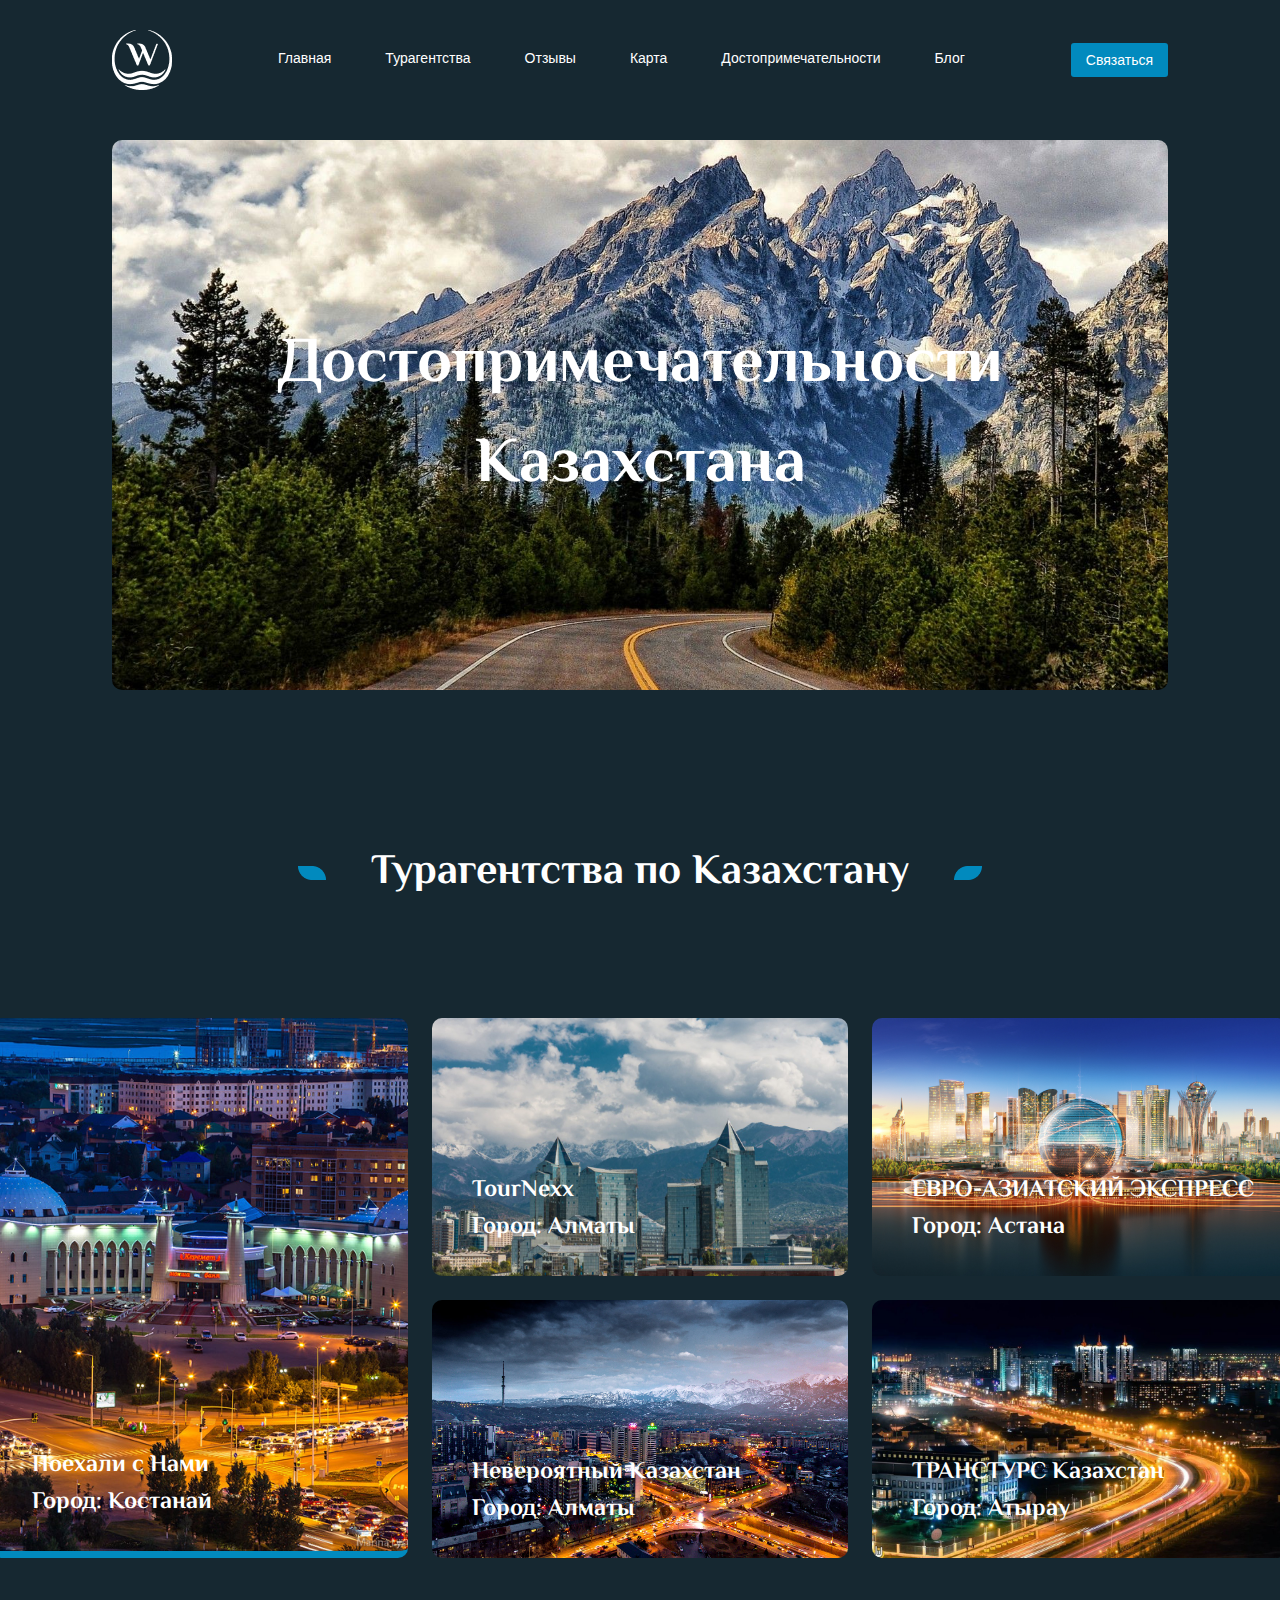
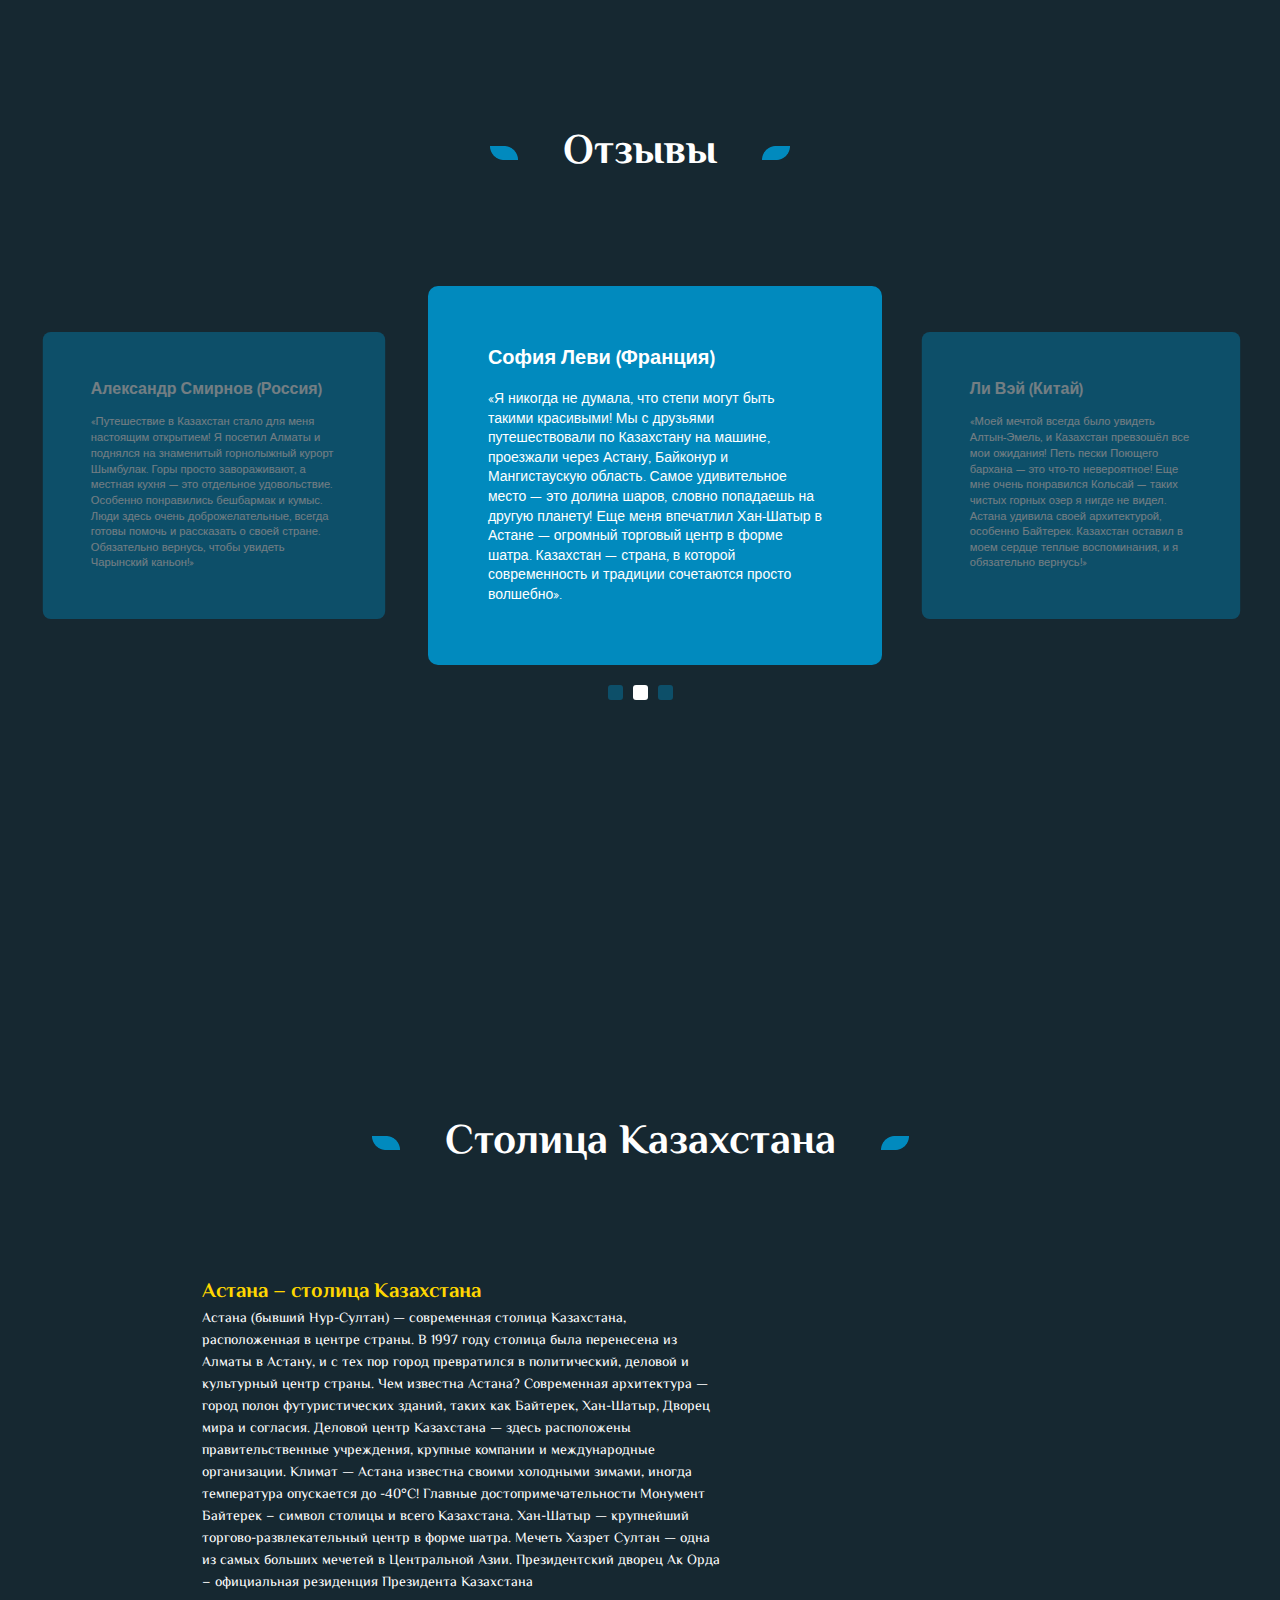
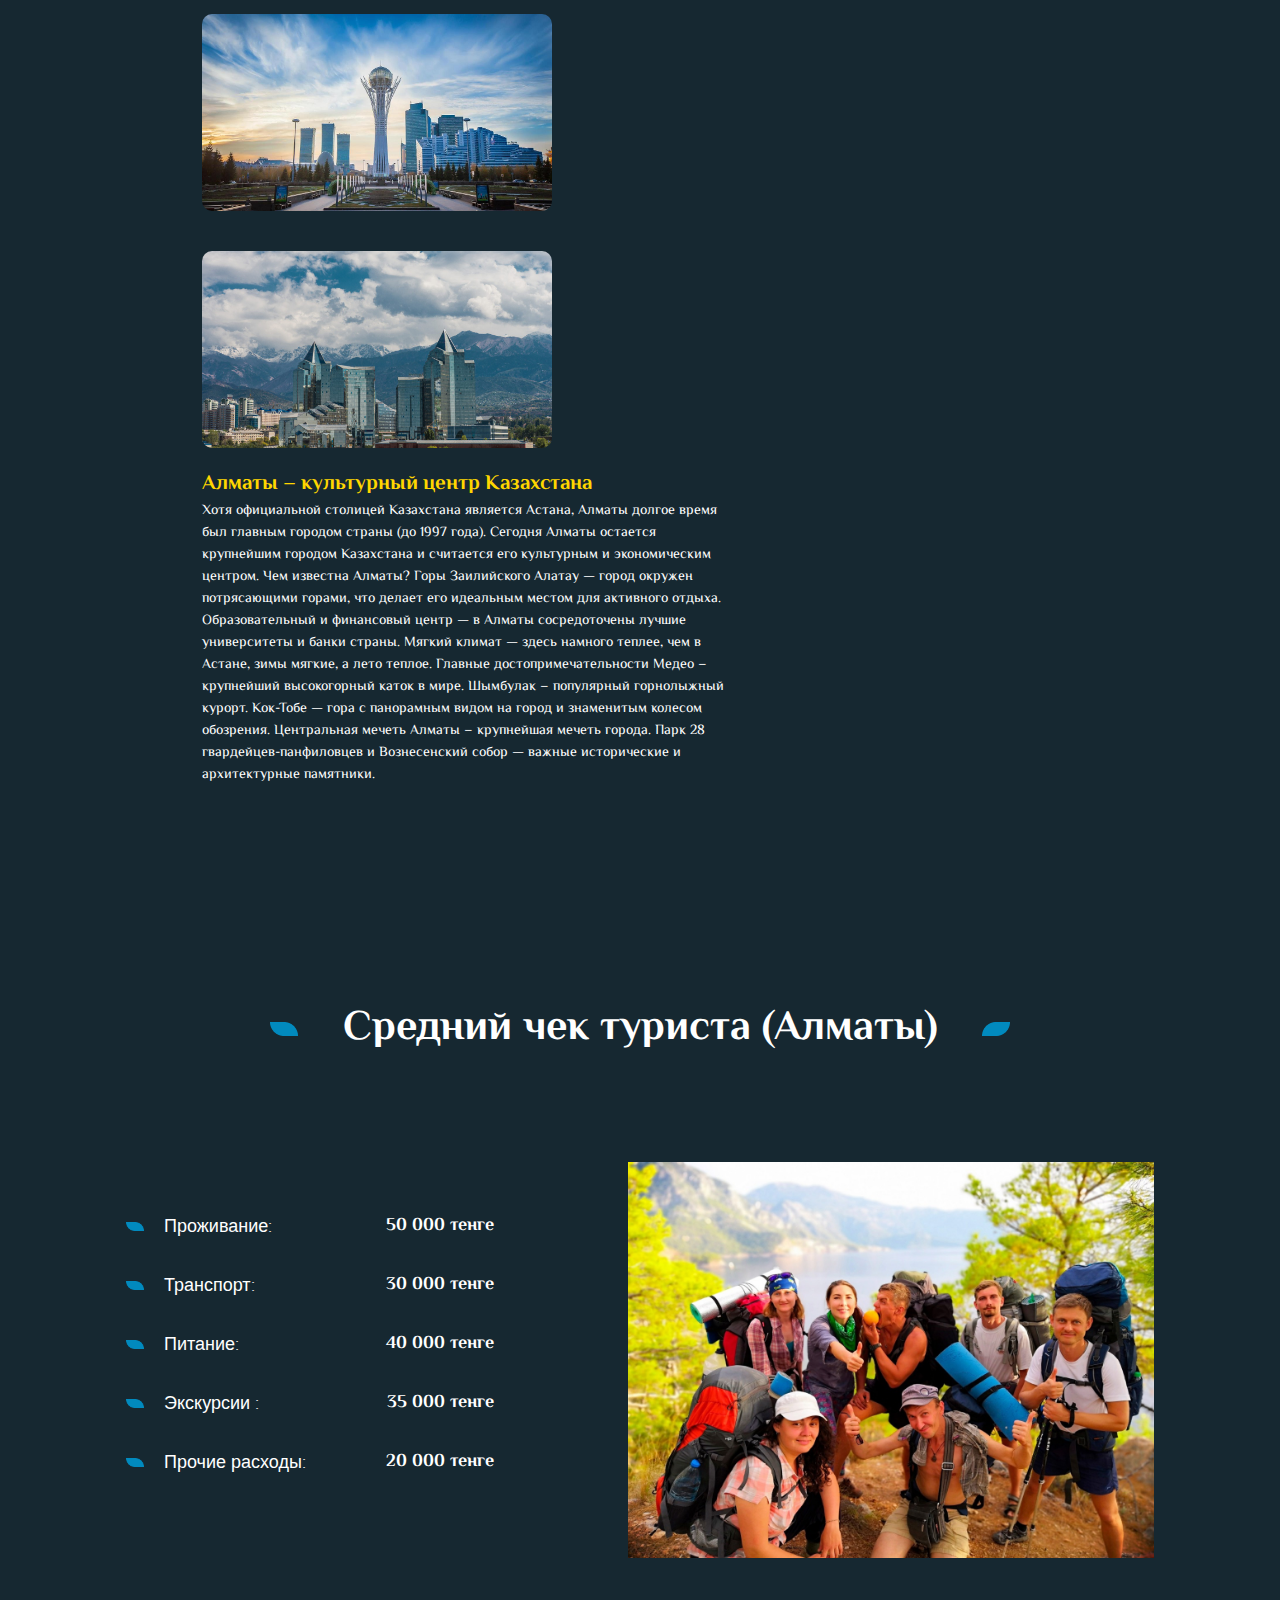
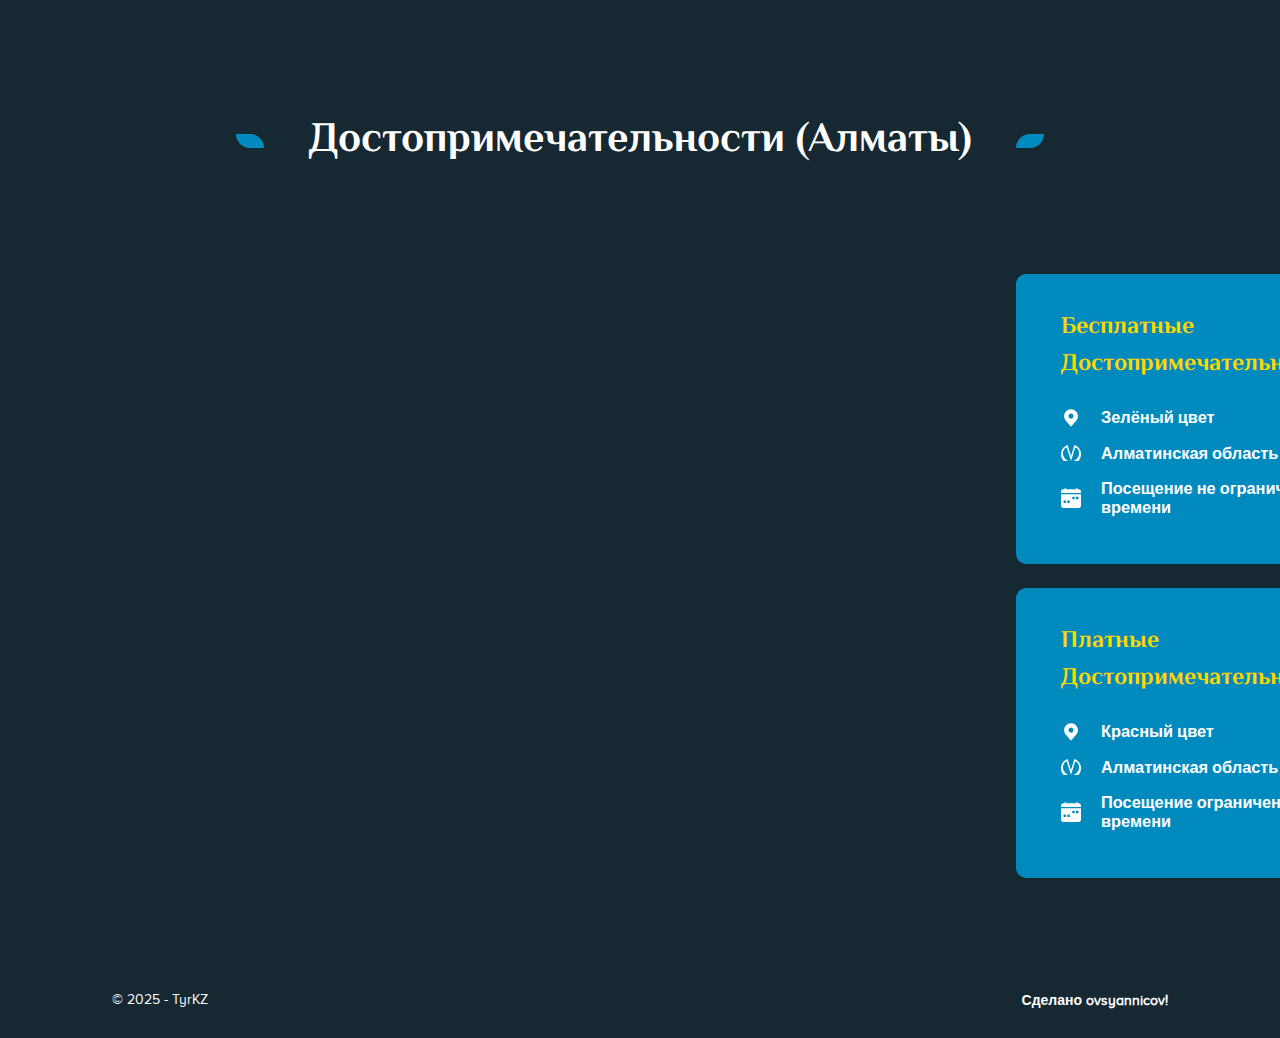
==== commit 82e652fc: "Update index.html" ====
--- a/index.html
+++ b/index.html
@@ -74,7 +74,7 @@
     <section class="seans" id="turagent">
         <div class="seans-title">
             <img src="assets/images/Rectangle 6.png" alt="left">
-            <p>Тур агентства по Казахстану</p>
+            <p>Турагентства по Казахстану</p>
             <img src="assets/images/Rectangle 7.png" alt="right">
         </div>
 
